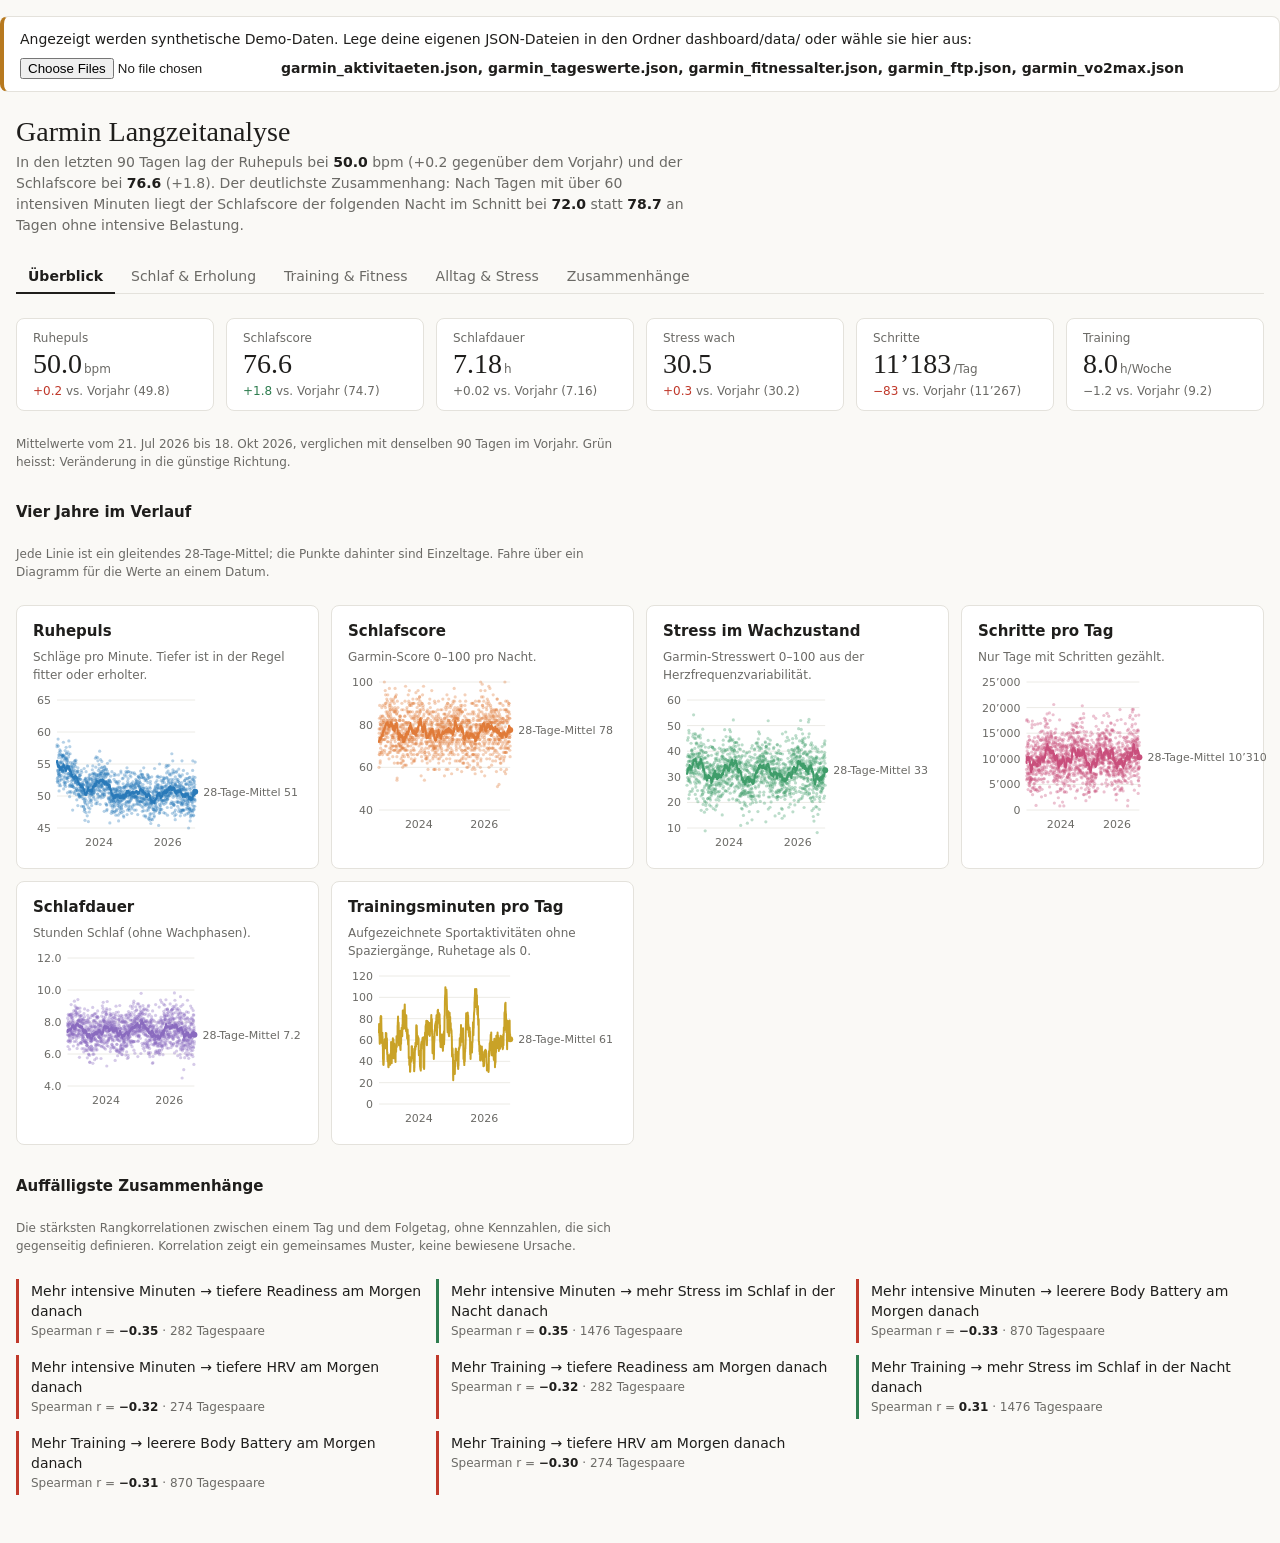
==== dashboard/index.html @ 740b2a04 "Add Garmin Langzeitanalyse dashboard from the claude.ai artifact The interactive dashboard (overview" ====
<!doctype html>
<html lang="de">
<head>
<meta charset="utf-8">
<meta name="viewport" content="width=device-width, initial-scale=1">
<title>Garmin Langzeitanalyse</title>
<link rel="stylesheet" href="dash-runtime.css">
<script src="vendor/d3.min.js"></script>
<script src="dash-runtime.js"></script>
</head>
<body>
<div id="dash-banner" hidden></div>
<div id="dash-root">
<style>
  .gx { display: flex; flex-direction: column; gap: var(--cds-gap-lg); font-family: var(--font-anthropic-sans); max-width: 1280px; margin-inline: auto; }
  .gx-head { display: flex; flex-direction: column; gap: var(--cds-gap-xs); }
  .gx-title { font-family: var(--font-anthropic-serif); font-weight: 400; font-size: var(--cds-font-size-title); margin: 0; text-wrap: balance; }
  .gx-take { color: var(--color-fg-muted); font-size: var(--cds-font-size-body); margin: 0; max-width: 75ch; line-height: 1.5; }
  .gx-take b, .gx-note b, .gx-find b { font-weight: 600; color: var(--color-fg); font-variant-numeric: tabular-nums; }
  .gx-tabs { display: flex; gap: var(--cds-gap-xs); flex-wrap: wrap; border-bottom: 1px solid var(--color-border-line); }
  .gx-tab { appearance: none; background: none; border: 0; border-bottom: 2px solid transparent; padding: var(--cds-pad-sm) var(--cds-pad-md); font: inherit; font-size: var(--cds-font-size-body); color: var(--color-fg-muted); cursor: pointer; margin-bottom: -1px; }
  .gx-tab:hover { color: var(--color-fg); }
  .gx-tab[aria-selected="true"] { color: var(--color-fg); border-bottom-color: var(--color-fg); font-weight: var(--cds-font-weight-medium); }
  .gx-tab:focus-visible, .gx-chip:focus-visible, .gx-sel:focus-visible, .gx-th:focus-visible { outline: 2px solid var(--color-fg); outline-offset: 2px; }
  .gx-page { display: flex; flex-direction: column; gap: var(--cds-gap-lg); }
  .gx-sec { font-size: var(--cds-font-size-heading); font-weight: var(--cds-font-weight-medium); margin: var(--cds-gap-sm) 0 0; }
  .gx-sec-note { color: var(--color-fg-muted); font-size: var(--cds-font-size-caption); margin: 0; max-width: 80ch; line-height: 1.5; }
  .gx-kpis { display: grid; grid-template-columns: repeat(auto-fit, minmax(min(100%, 10.5rem), 1fr)); gap: var(--cds-gap-md); }
  .gx-kpi { background: var(--color-panel); border: 1px solid var(--color-border-line); border-radius: var(--cds-radius); padding: var(--cds-pad-md) var(--cds-pad-lg); display: flex; flex-direction: column; gap: var(--cds-gap-xs); min-width: 0; }
  .gx-kpi-l { font-size: var(--cds-font-size-caption); color: var(--color-fg-muted); }
  .gx-kpi-v { font-family: var(--font-anthropic-serif); font-weight: 400; font-size: var(--cds-font-size-title); font-variant-numeric: tabular-nums; line-height: 1.1; }
  .gx-kpi-u { font-size: var(--cds-font-size-caption); color: var(--color-fg-muted); margin-left: 2px; font-family: var(--font-anthropic-sans); }
  .gx-kpi-d { font-size: var(--cds-font-size-caption); font-variant-numeric: tabular-nums; color: var(--color-fg-muted); }
  .gx-good { color: var(--color-ok); } .gx-bad { color: var(--color-bad); }
  .gx-grid { display: grid; grid-template-columns: repeat(auto-fit, minmax(min(100%, 22rem), 1fr)); gap: var(--cds-gap-md); }
  .gx-grid3 { display: grid; grid-template-columns: repeat(auto-fit, minmax(min(100%, 17rem), 1fr)); gap: var(--cds-gap-md); }
  .gx-card { background: var(--color-panel); border: 1px solid var(--color-border-line); border-radius: var(--cds-radius); padding: var(--cds-pad-lg); display: flex; flex-direction: column; gap: var(--cds-gap-sm); min-width: 0; }
  .gx-card h3 { font-size: var(--cds-font-size-heading); font-weight: var(--cds-font-weight-medium); margin: 0; }
  .gx-note { color: var(--color-fg-muted); font-size: var(--cds-font-size-caption); margin: 0; line-height: 1.5; }
  .gx-chart { min-height: 190px; width: 100%; }
  .gx-chart.tall { min-height: 260px; }
  .gx-chart.short { min-height: 150px; }
  .gx-chip i { display: inline-block; width: 8px; height: 8px; border-radius: 2px; margin-right: 5px; vertical-align: 0; }
  .gx-chips { display: flex; flex-wrap: wrap; gap: var(--cds-gap-xs); }
  .gx-chip { appearance: none; font: inherit; font-size: var(--cds-font-size-caption); padding: 4px 10px; border-radius: 999px; border: 1px solid var(--color-border-line); background: var(--color-bg); color: var(--color-fg-muted); cursor: pointer; }
  .gx-chip[aria-pressed="true"] { background: var(--color-fg); color: var(--color-bg); border-color: var(--color-fg); }
  .gx-row { display: flex; flex-wrap: wrap; gap: var(--cds-gap-sm); align-items: center; }
  .gx-sel { font: inherit; font-size: var(--cds-font-size-caption); padding: 4px 8px; border-radius: var(--cds-radius); border: 1px solid var(--color-border-line); background: var(--color-bg); color: var(--color-fg); max-width: 100%; }
  .gx-lab { font-size: var(--cds-font-size-caption); color: var(--color-fg-muted); }
  .gx-legend { display: flex; flex-wrap: wrap; gap: var(--cds-gap-sm) var(--cds-gap-md); font-size: var(--cds-font-size-caption); color: var(--color-fg-muted); }
  .gx-legend i { display: inline-block; width: 10px; height: 10px; border-radius: 2px; margin-right: 5px; vertical-align: -1px; }
  .gx-finds { display: grid; grid-template-columns: repeat(auto-fit, minmax(min(100%, 19rem), 1fr)); gap: var(--cds-gap-md); }
  .gx-find { border-left: 3px solid var(--color-border-line); padding: 2px 0 2px var(--cds-pad-md); display: flex; flex-direction: column; gap: 2px; font-size: var(--cds-font-size-body); line-height: 1.45; }
  .gx-find small { color: var(--color-fg-muted); font-size: var(--cds-font-size-caption); }
  .gx-find.pos { border-left-color: var(--color-ok); } .gx-find.neg { border-left-color: var(--color-bad); }
  .gx-tablebox { max-height: 460px; overflow: auto; border-top: 1px solid var(--color-border-line); }
  .gx-table { width: 100%; border-collapse: collapse; font-size: var(--cds-font-size-caption); font-variant-numeric: tabular-nums; }
  .gx-table th { position: sticky; top: 0; background: var(--color-panel); text-align: right; font-weight: var(--cds-font-weight-medium); color: var(--color-fg-muted); padding: 0; border-bottom: 1px solid var(--color-border-line); white-space: nowrap; }
  .gx-table th:first-child, .gx-table th.l, .gx-table td.l { text-align: left; }
  .gx-th { appearance: none; background: none; border: 0; font: inherit; color: inherit; padding: 6px 8px; cursor: pointer; width: 100%; text-align: inherit; }
  .gx-table td { padding: 5px 8px; text-align: right; border-bottom: 1px solid var(--color-border-line); white-space: nowrap; }
  .gx-table td.name { max-width: 16rem; overflow: hidden; text-overflow: ellipsis; }
  .gx-search { font: inherit; font-size: var(--cds-font-size-caption); padding: 5px 8px; border: 1px solid var(--color-border-line); border-radius: var(--cds-radius); background: var(--color-bg); color: var(--color-fg); width: min(100%, 16rem); }
  .gx-small { overflow-x: auto; }
  .gx-scatter-r { font-family: var(--font-anthropic-serif); font-size: var(--cds-font-size-title); font-variant-numeric: tabular-nums; }
  .gk-tip { position: absolute; pointer-events: none; background: var(--cds-surface-popover); border: 1px solid var(--cds-border); border-radius: var(--cds-radius); box-shadow: var(--cds-shadow-popover); padding: var(--cds-pad-xs) var(--cds-pad-sm); font-size: var(--cds-font-size-caption); z-index: 5; min-width: 9rem; transition: opacity .1s; }
  .gk-tip-h { color: var(--cds-text-secondary); margin-bottom: 2px; }
  .gk-tip-r { display: flex; gap: 6px; align-items: center; font-variant-numeric: tabular-nums; }
  .gk-tip-r i { width: 8px; height: 8px; border-radius: 2px; flex: none; }
  .gk-tip-r span { flex: 1; } .gk-tip-r b { font-weight: 600; }
  [data-dash-source-state=empty] { color: transparent; }
  [data-dash-source-state=refreshing] { opacity: .5; transition: opacity var(--cds-dur-slow); }
  .gx-fail { display: flex; align-items: center; justify-content: center; gap: 6px; color: var(--color-fg-muted); font-size: var(--cds-font-size-caption); min-height: inherit; }
  .gx-fail::before { content: ""; width: .375rem; height: .375rem; border-radius: 50%; background: var(--color-bad); }
</style>

<div class="gx">
  <header class="gx-head">
    <h1 class="gx-title">Garmin Langzeitanalyse</h1>
    <p class="gx-take" id="takeaway"><span class="dash-skeleton">—</span></p>
  </header>

  <nav class="gx-tabs" role="tablist" aria-label="Bereiche">
    <button class="gx-tab" role="tab" id="tab-ueberblick" data-page="ueberblick" aria-selected="true">Überblick</button>
    <button class="gx-tab" role="tab" id="tab-schlaf" data-page="schlaf" aria-selected="false">Schlaf &amp; Erholung</button>
    <button class="gx-tab" role="tab" id="tab-training" data-page="training" aria-selected="false">Training &amp; Fitness</button>
    <button class="gx-tab" role="tab" id="tab-alltag" data-page="alltag" aria-selected="false">Alltag &amp; Stress</button>
    <button class="gx-tab" role="tab" id="tab-zusammenhaenge" data-page="zusammenhaenge" aria-selected="false">Zusammenhänge</button>
  </nav>

  <!-- ÜBERBLICK -->
  <section class="gx-page" id="ueberblick" role="tabpanel">
    <div class="gx-kpis" id="kpis"></div>
    <p class="gx-sec-note" id="kpi-window">Mittelwerte der letzten 90 Tage, verglichen mit denselben 90 Tagen im Vorjahr. Grün heisst: Veränderung in die günstige Richtung.</p>

    <h2 class="gx-sec" id="sec-trends">Vier Jahre im Verlauf</h2>
    <p class="gx-sec-note">Jede Linie ist ein gleitendes 28-Tage-Mittel; die Punkte dahinter sind Einzeltage. Fahre über ein Diagramm für die Werte an einem Datum.</p>
    <div class="gx-grid3">
      <div class="gx-card" id="card-tr-rhr"><h3>Ruhepuls</h3><p class="gx-note">Schläge pro Minute. Tiefer ist in der Regel fitter oder erholter.</p><div class="gx-chart short" id="tr-rhr" data-source="rolling daily"></div></div>
      <div class="gx-card" id="card-tr-sleep"><h3>Schlafscore</h3><p class="gx-note">Garmin-Score 0–100 pro Nacht.</p><div class="gx-chart short" id="tr-sleep" data-source="rolling daily"></div></div>
      <div class="gx-card" id="card-tr-stress"><h3>Stress im Wachzustand</h3><p class="gx-note">Garmin-Stresswert 0–100 aus der Herzfrequenzvariabilität.</p><div class="gx-chart short" id="tr-stress" data-source="rolling daily"></div></div>
      <div class="gx-card" id="card-tr-steps"><h3>Schritte pro Tag</h3><p class="gx-note">Nur Tage mit Schritten gezählt.</p><div class="gx-chart short" id="tr-steps" data-source="rolling daily"></div></div>
      <div class="gx-card" id="card-tr-sleeph"><h3>Schlafdauer</h3><p class="gx-note">Stunden Schlaf (ohne Wachphasen).</p><div class="gx-chart short" id="tr-sleeph" data-source="rolling daily"></div></div>
      <div class="gx-card" id="card-tr-train"><h3>Trainingsminuten pro Tag</h3><p class="gx-note">Aufgezeichnete Sportaktivitäten ohne Spaziergänge, Ruhetage als 0.</p><div class="gx-chart short" id="tr-train" data-source="rolling"></div></div>
    </div>

    <h2 class="gx-sec" id="sec-finds">Auffälligste Zusammenhänge</h2>
    <p class="gx-sec-note">Die stärksten Rangkorrelationen zwischen einem Tag und dem Folgetag, ohne Kennzahlen, die sich gegenseitig definieren. Korrelation zeigt ein gemeinsames Muster, keine bewiesene Ursache.</p>
    <div class="gx-finds" id="finds"></div>
  </section>

  <!-- SCHLAF -->
  <section class="gx-page" id="schlaf" role="tabpanel" hidden>
    <div class="gx-grid">
      <div class="gx-card" id="card-sleep-comp"><h3>Schlafphasen pro Monat</h3><p class="gx-note">Durchschnittliche Stunden pro Nacht, gestapelt nach Phase.</p>
        <div class="gx-legend" id="lg-sleep"></div>
        <div class="gx-chart" id="sleep-comp" data-source="monthly"></div></div>
      <div class="gx-card" id="card-sleep-clock"><h3>Einschlaf- und Aufwachzeit</h3><p class="gx-note">Gleitendes 28-Tage-Mittel der Uhrzeit.</p><div class="gx-chart short" id="sleep-bed" data-source="rolling"></div><div class="gx-chart short" id="sleep-wake" data-source="rolling"></div></div>
    </div>
    <div class="gx-grid">
      <div class="gx-card" id="card-sleep-week"><h3>Schlaf nach Wochentag</h3><p class="gx-note">Schlafscore der Nacht <i>vor</i> dem genannten Tag (Mo = Nacht So→Mo).</p>
        <div class="gx-chips" id="chips-week"></div>
        <div class="gx-chart" id="sleep-week" data-source="weekday"></div></div>
      <div class="gx-card" id="card-hrv"><h3>HRV und Training Readiness (seit 2026)</h3><p class="gx-note">Nächtliche HRV in ms und Garmins Bereitschaftswert 0–100; erst die neue Uhr misst beides.</p>
        <div class="gx-chips" id="chips-hrv"></div>
        <div class="gx-chart" id="hrv" data-source="daily rolling"></div></div>
    </div>
    <div class="gx-card" id="card-bb"><h3>Body Battery beim Aufwachen</h3><p class="gx-note">Wie voll der Akku nach der Nacht ist (0–100). Erst seit Mitte 2024 aufgezeichnet.</p><div class="gx-chart short" id="bb" data-source="rolling daily"></div></div>
  </section>

  <!-- TRAINING -->
  <section class="gx-page" id="training" role="tabpanel" hidden>
    <div class="gx-card" id="card-hours"><h3>Trainingsstunden pro Monat</h3><p class="gx-note">Alle aufgezeichneten Aktivitäten ausser Spaziergängen, nach Sportart. Fahrten vom Edge Explore 2 und andere Doppelaufzeichnungen von Velocomputern sind entfernt; gezählt wird die Aufzeichnung der Uhr.</p>
      <div class="gx-legend" id="lg-hours"></div>
      <div class="gx-chart tall" id="hours" data-source="monthly"></div></div>
    <div class="gx-card" id="card-sportmonth"><h3>Trainingsstunden nach Kalendermonat</h3><p class="gx-note">Gesamtdauer pro Sportart in einem Monat, gemittelt über die Jahre (gleiche Monate zusammengefasst). Angebrochene Monate (Okt 2022, Okt 2026) und Lücken ohne Uhrdaten (v.a. Juli 2024) zählen nur anteilig. Ohne Gehen; Velo inkl. indoor. Tippe eine Sportart an, um sie ein- oder auszublenden.</p>
      <div class="gx-chips" id="chips-sportmonth"></div>
      <div class="gx-small"><div class="gx-chart tall" id="sportmonth" data-source="sport_month"></div></div></div>
    <div class="gx-card" id="card-ytd"><h3>Trainingsstunden pro Jahr, gleicher Zeitraum</h3><p class="gx-note">Jedes Jahr vom 1. Januar bis <span id="ytd-until" data-source="sport_ytd" data-field="until_label" data-row="0">—</span>, damit das laufende Jahr fair vergleichbar ist. Ohne Gehen; Velo inkl. indoor. 2022 fehlt, weil die Daten erst im Oktober 2022 beginnen.</p>
      <div class="gx-legend" id="lg-ytd"></div>
      <div class="gx-chart tall" id="ytd" data-source="sport_ytd"></div></div>
    <div class="gx-card" id="card-prof"><h3>Profil pro Sportart und Jahr</h3><p class="gx-note">Zeigt, ob sich die Zeit ändert, weil du öfter, länger oder weiter trainierst. 2026 läuft erst bis Mitte Oktober, die Anzahl Einheiten ist dort also noch nicht vollständig. 2022 (nur Okt–Dez) ist weggelassen.</p>
      <div class="gx-chips" id="chips-prof"></div>
      <div class="gx-grid3">
        <div><span class="gx-lab">Einheiten pro Jahr</span><div class="gx-chart short" id="pr-n" data-source="sport_profile"></div></div>
        <div><span class="gx-lab">Ø Dauer pro Einheit (min)</span><div class="gx-chart short" id="pr-dur" data-source="sport_profile"></div></div>
        <div><span class="gx-lab">Ø Distanz pro Einheit (km)</span><div class="gx-chart short" id="pr-km" data-source="sport_profile"></div></div>
      </div></div>
    <div class="gx-grid">
      <div class="gx-card" id="card-vo2"><h3>VO₂max</h3><p class="gx-note">Garmins Schätzung aus Läufen und schnellen Gehstrecken (ml/kg/min). Velo-VO₂max fehlt in den Daten.</p><div class="gx-chart" id="vo2" data-source="vo2"></div></div>
      <div class="gx-card" id="card-fitage"><h3>Fitnessalter</h3><p class="gx-note">Garmins Fitnessalter (aus VO₂max, Ruhepuls und Aktivität) gegenüber dem tatsächlichen Alter.</p><div class="gx-chart" id="fitage" data-source="fitage"></div></div>
    </div>
    <div class="gx-grid">
      <div class="gx-card" id="card-rhr-vol"><h3>Trainingsumfang und Ruhepuls</h3><p class="gx-note">Monatliche Trainingsstunden (Balken, linke Skala) und der mittlere Ruhepuls des Monats (Linie).</p>
        <div class="gx-chart" id="vol-h" data-source="monthly"></div>
        <div class="gx-chart short" id="vol-rhr" data-source="monthly"></div></div>
      <div class="gx-card" id="card-drivers"><h3>Was hängt über Monate zusammen?</h3>
        <p class="gx-note">Rangkorrelation zwischen den Trainingsstunden eines Monats und dem Wert im selben bzw. in den folgenden Monaten (Monate mit mind. 15 Tagen Daten).</p>
        <div class="gx-small"><table class="gx-table" id="drivers"></table></div>
        <p class="gx-note" id="drivers-note"></p>
        <h3 style="margin-top: var(--cds-gap-sm)">FTP Velo</h3><p class="gx-note">Funktionelle Schwellenleistung in Watt, seit es einen Powermeter gibt.</p>
        <div class="gx-chart short" id="ftp" data-source="ftp"></div></div>
    </div>
    <div class="gx-card" id="card-sportyear"><h3>Sportarten pro Jahr</h3><p class="gx-note">Stunden, Einheiten und Kilometer je Kategorie. 2022 enthält nur Oktober bis Dezember, 2026 bis Mitte Oktober.</p>
      <div class="gx-small"><table class="gx-table" id="sportyear" data-source="sport_year" data-row-key="year,cat"></table></div></div>
    <div class="gx-card" id="card-acts"><h3>Alle Aktivitäten</h3><p class="gx-note">Nur Aufzeichnungen der Uhren. 75 Aufzeichnungen von Velocomputern und Apps (42 davon vom Edge Explore 2) sind ausgeschlossen, weil dieselbe Fahrt fast immer auch auf der Uhr lief.</p>
      <div class="gx-row"><input class="gx-search" id="act-search" type="search" placeholder="Suchen, z.B. Laufen oder Zürich" aria-label="Aktivitäten durchsuchen"><span class="gx-lab" id="act-count"></span></div>
      <div class="gx-tablebox"><table class="gx-table" id="acts" data-source="activities" data-row-key="activity_id"></table></div></div>
  </section>

  <!-- ALLTAG -->
  <section class="gx-page" id="alltag" role="tabpanel" hidden>
    <div class="gx-card" id="card-steps-m"><h3>Schritte pro Monat</h3><p class="gx-note">Mittlere Schritte pro Tag im Monat.</p><div class="gx-chart" id="steps-m" data-source="monthly"></div></div>
    <h2 class="gx-sec" id="sec-week">Wochenrhythmus</h2>
    <div class="gx-grid3">
      <div class="gx-card" id="card-wk-steps"><h3>Schritte</h3><div class="gx-chart short" id="wk-steps" data-source="weekday"></div></div>
      <div class="gx-card" id="card-wk-train"><h3>Trainingsminuten</h3><div class="gx-chart short" id="wk-train" data-source="weekday"></div></div>
      <div class="gx-card" id="card-wk-stress"><h3>Stress wach</h3><div class="gx-chart short" id="wk-stress" data-source="weekday"></div></div>
    </div>
    <h2 class="gx-sec" id="sec-season">Jahreszeiten</h2>
    <p class="gx-sec-note">Mittel pro Kalendermonat über alle Jahre.</p>
    <div class="gx-grid">
      <div class="gx-card" id="card-se-a"><div class="gx-chips" id="chips-season-a"></div><div class="gx-chart short" id="se-a" data-source="season"></div></div>
      <div class="gx-card" id="card-se-b"><div class="gx-chips" id="chips-season-b"></div><div class="gx-chart short" id="se-b" data-source="season"></div></div>
    </div>
    <div class="gx-card" id="card-stress-m"><h3>Stress im Wachzustand pro Monat</h3><p class="gx-note">Monatsmittel des Garmin-Stresswerts im Wachzustand.</p><div class="gx-chart short" id="stress-m" data-source="monthly"></div></div>
  </section>

  <!-- ZUSAMMENHÄNGE -->
  <section class="gx-page" id="zusammenhaenge" role="tabpanel" hidden>
    <h2 class="gx-sec" id="sec-ts">Training → Schlaf und Erholung</h2>
    <p class="gx-sec-note" id="ts-take"></p>
    <div class="gx-grid">
      <div class="gx-card" id="card-after"><h3>Die Nacht nach dem Training</h3>
        <p class="gx-note">Tage gruppiert nach intensiven Minuten (Garmin «vigorous»). Balken: Mittel der folgenden Nacht bzw. des nächsten Morgens, Strich: ±1 Standardfehler.</p>
        <div class="gx-chips" id="chips-after"></div>
        <div class="gx-chart" id="after" data-source="after_training"></div></div>
      <div class="gx-card" id="card-curve"><h3>Erholungskurve nach harten Tagen</h3>
        <p class="gx-note">Nach Tagen mit über 60 intensiven Minuten: Abweichung vom eigenen 28-Tage-Mittel. Tag 0 = Trainingstag, Tag 1 = folgende Nacht und nächster Tag.</p>
        <div class="gx-chips" id="chips-curve"></div>
        <div class="gx-chart" id="curve" data-source="recovery_curve"></div></div>
    </div>
    <div class="gx-card" id="card-evening"><h3>Spät trainieren: schlechter schlafen?</h3>
      <p class="gx-note">Trainingstage nach Ende der letzten Einheit. Werte der folgenden Nacht.</p>
      <div class="gx-small"><table class="gx-table" id="evening" data-source="evening" data-row-key="group"></table></div>
      <p class="gx-note" id="evening-note"></p></div>

    <h2 class="gx-sec" id="sec-sport">Sportart und auffällige Tage</h2>
    <div class="gx-grid">
      <div class="gx-card" id="card-sportrec"><h3>Erholung nach Sportart</h3>
        <p class="gx-note">Tage, an denen eine Sportart klar dominiert (mind. 20 min und 70 % der Trainingszeit), und Ruhetage. Balken: Abweichung der folgenden Nacht bzw. des nächsten Morgens vom eigenen 28-Tage-Mittel; Strich: ±1 Standardfehler. Die Sportarten unterscheiden sich stark in der Dauer, das steckt mit drin.</p>
        <div class="gx-chips" id="chips-sportrec"></div>
        <p class="gx-note" id="sportrec-dir"></p>
        <div class="gx-chart" id="sportrec" data-source="sport_recovery"></div>
        <p class="gx-note" id="sportrec-dur"></p></div>
      <div class="gx-card" id="card-before"><h3>Was vor auffälligen Tagen passiert</h3>
        <p class="gx-note">Auffällig heisst: deutlich schlechter als das eigene 28-Tage-Mittel. Balken: wie ungewöhnlich die drei Tage davor waren, in Standardabweichungen (0 = wie sonst, ±0.5 = merklich). Schlafwerte zählen die drei Nächte davor inkl. der Nacht direkt vor dem Morgen.</p>
        <div class="gx-chips" id="chips-before"></div>
        <p class="gx-note" id="before-n"></p>
        <div class="gx-chart" id="before" data-source="before_events"></div>
        <div class="gx-small"><table class="gx-table" id="before-t" data-source="before_events" data-row-key="event,predictor"></table></div></div>
    </div>
    <h2 class="gx-sec" id="sec-eff">Effizienz und Rhythmus</h2>
    <div class="gx-grid">
      <div class="gx-card" id="card-eff"><h3>Meter pro Herzschlag</h3>
        <p class="gx-note">Durchschnittstempo geteilt durch Durchschnittspuls: Steigt der Wert, legst du mit gleichem Puls mehr Strecke zurück. Punkte: einzelne Einheiten; Linie: gleitender Median ±60 Tage. Velo nur flache Fahrten draussen (mind. 15 km, höchstens 8 Hm/km), weil Leistungsdaten (Watt) fehlen. Tempo hängt auch von Strecke, Wind und Intensität ab.</p>
        <div class="gx-chips" id="chips-eff"></div>
        <div class="gx-chart" id="eff" data-source="efficiency"></div></div>
      <div class="gx-card" id="card-sleepreg"><h3>Regelmässige Einschlafzeit</h3>
        <p class="gx-note">Kalenderwochen nach der Streuung der Einschlafzeit (Standardabweichung über die Nächte der Woche). Balken: Wochenmittel; Strich: ±1 Standardfehler; n = Anzahl Wochen.</p>
        <div class="gx-chips" id="chips-sleepreg"></div>
        <div class="gx-chart" id="sleepreg" data-source="sleep_reg"></div>
        <p class="gx-note" id="sleepreg-r"></p></div>
    </div>

    <h2 class="gx-sec" id="sec-matrix">Freie Korrelations-Matrix</h2>
    <p class="gx-sec-note">Spearman-Rangkorrelation: +1 heisst, beide steigen gemeinsam; −1, das eine steigt, wenn das andere fällt; um 0 kein Muster. Ab etwa ±0.2 lohnt sich ein Blick, ab ±0.4 ist der Zusammenhang deutlich. Klicke ein Feld an, um das Streudiagramm zu sehen.</p>
    <div class="gx-grid">
      <div class="gx-card" id="card-heat"><div class="gx-row"><span class="gx-lab">Vergleich</span><div class="gx-chips" id="chips-lag"></div></div>
        <p class="gx-note" id="lag-note"></p>
        <div class="gx-legend" id="lg-heat"></div>
        <div class="gx-chart tall" id="heat" data-source="corr"></div></div>
      <div class="gx-card" id="card-scatter">
        <div class="gx-row"><label class="gx-lab" for="sel-x">X</label><select class="gx-sel" id="sel-x"></select><label class="gx-lab" for="sel-y">Y</label><select class="gx-sel" id="sel-y"></select></div>
        <div class="gx-row" style="align-items: baseline"><span class="gx-scatter-r" id="sc-r" data-source="corr">—</span><span class="gx-note" id="sc-desc"></span></div>
        <div class="gx-chart tall" id="scatter" data-source="daily"></div>
        <p class="gx-note">Punkte: Einzeltage. Linie: Mittel von Y in fünf gleich grossen Gruppen nach X.</p></div>
    </div>
  </section>
</div>
<script src="kit.js"></script>
<script src="calcs.js"></script>
<script src="app.js"></script>
</div>
</body>
</html>
---- dashboard/dash-runtime.css ----
/* Design-Tokens und Grundlayout, die das Dashboard im claude.ai-Artefakt von der
   Plattform bekommen hat. Hier nachgebaut, damit es eigenständig im Browser läuft. */
:root {
  color-scheme: light dark;
  --font-anthropic-sans: system-ui, -apple-system, "Segoe UI", Roboto, "Helvetica Neue", Arial, sans-serif;
  --font-anthropic-serif: Georgia, "Iowan Old Style", "Times New Roman", serif;

  --color-bg: #faf9f6;
  --color-panel: #ffffff;
  --color-fg: #1f1e1c;
  --color-fg-muted: #6b6a66;
  --color-border-line: #e4e2dc;
  --color-ok: #2e7d4f;
  --color-warn: #b7791f;
  --color-bad: #c0392b;

  --cds-chart-muted: #b9b6ae;
  --cds-chart-grid: #ecebe6;
  --cds-chart-axis: #8a8781;
  --cds-chart-reference: #8a8781;
  --cds-chart-status-critical: #c0392b;
  --cds-surface-popover: #ffffff;
  --cds-border: #dedbd3;
  --cds-shadow-popover: 0 4px 16px rgba(0, 0, 0, .12);
  --cds-text-secondary: #6b6a66;

  --cds-gap-xs: 4px; --cds-gap-sm: 8px; --cds-gap-md: 12px; --cds-gap-lg: 24px;
  --cds-pad-xs: 6px; --cds-pad-sm: 8px; --cds-pad-md: 12px; --cds-pad-lg: 16px;
  --cds-radius: 8px;
  --cds-font-size-caption: 12px; --cds-font-size-body: 14px; --cds-font-size-heading: 15px; --cds-font-size-title: 28px;
  --cds-font-weight-medium: 600;
  --cds-dur-slow: .3s;
}
@media (prefers-color-scheme: dark) {
  :root {
    --color-bg: #1c1b19;
    --color-panel: #262523;
    --color-fg: #ecebe6;
    --color-fg-muted: #a3a09a;
    --color-border-line: #3a3936;
    --color-ok: #5cc28a;
    --color-warn: #e0a84a;
    --color-bad: #ef6f5e;
    --cds-chart-muted: #5f5d58;
    --cds-chart-grid: #33322f;
    --cds-chart-axis: #8a8781;
    --cds-chart-reference: #8a8781;
    --cds-chart-status-critical: #ef6f5e;
    --cds-surface-popover: #2e2d2a;
    --cds-border: #45433f;
    --cds-shadow-popover: 0 4px 16px rgba(0, 0, 0, .5);
    --cds-text-secondary: #a3a09a;
  }
}

body {
  margin: 0;
  background: var(--color-bg);
  color: var(--color-fg);
  font-family: var(--font-anthropic-sans);
}
#dash-root { padding: 24px 16px 48px; }
/* Tabs werden mit dem hidden-Attribut umgeschaltet; display:flex der Seiten darf das nicht überstimmen */
[hidden] { display: none !important; }

/* Platzhalter, solange Daten laden */
.dash-skeleton { position: relative; color: transparent !important; background: linear-gradient(90deg, var(--color-border-line) 25%, var(--color-panel) 50%, var(--color-border-line) 75%); background-size: 200% 100%; animation: dash-shimmer 1.4s infinite; border-radius: var(--cds-radius); }
@keyframes dash-shimmer { from { background-position: 200% 0; } to { background-position: -200% 0; } }
@media (prefers-reduced-motion: reduce) { .dash-skeleton { animation: none; } }

/* Hinweisleiste: Demo-Daten oder Dateien wählen */
#dash-banner { max-width: 1280px; margin: 16px auto 0; padding: 12px 16px; box-sizing: border-box; border: 1px solid var(--color-border-line); border-left: 4px solid var(--color-warn); border-radius: var(--cds-radius); background: var(--color-panel); font-size: var(--cds-font-size-body); line-height: 1.5; }
#dash-banner p { margin: 0 0 8px; }
#dash-banner p:last-child { margin-bottom: 0; }
#dash-banner code { font-size: 12px; }
#dash-banner label { display: flex; flex-wrap: wrap; gap: 8px; align-items: center; cursor: pointer; font-weight: 600; overflow-wrap: anywhere; }
#dash-banner input[type=file] { max-width: 100%; }
@media (max-width: 600px) { #dash-banner { margin: 12px 16px 0; } }
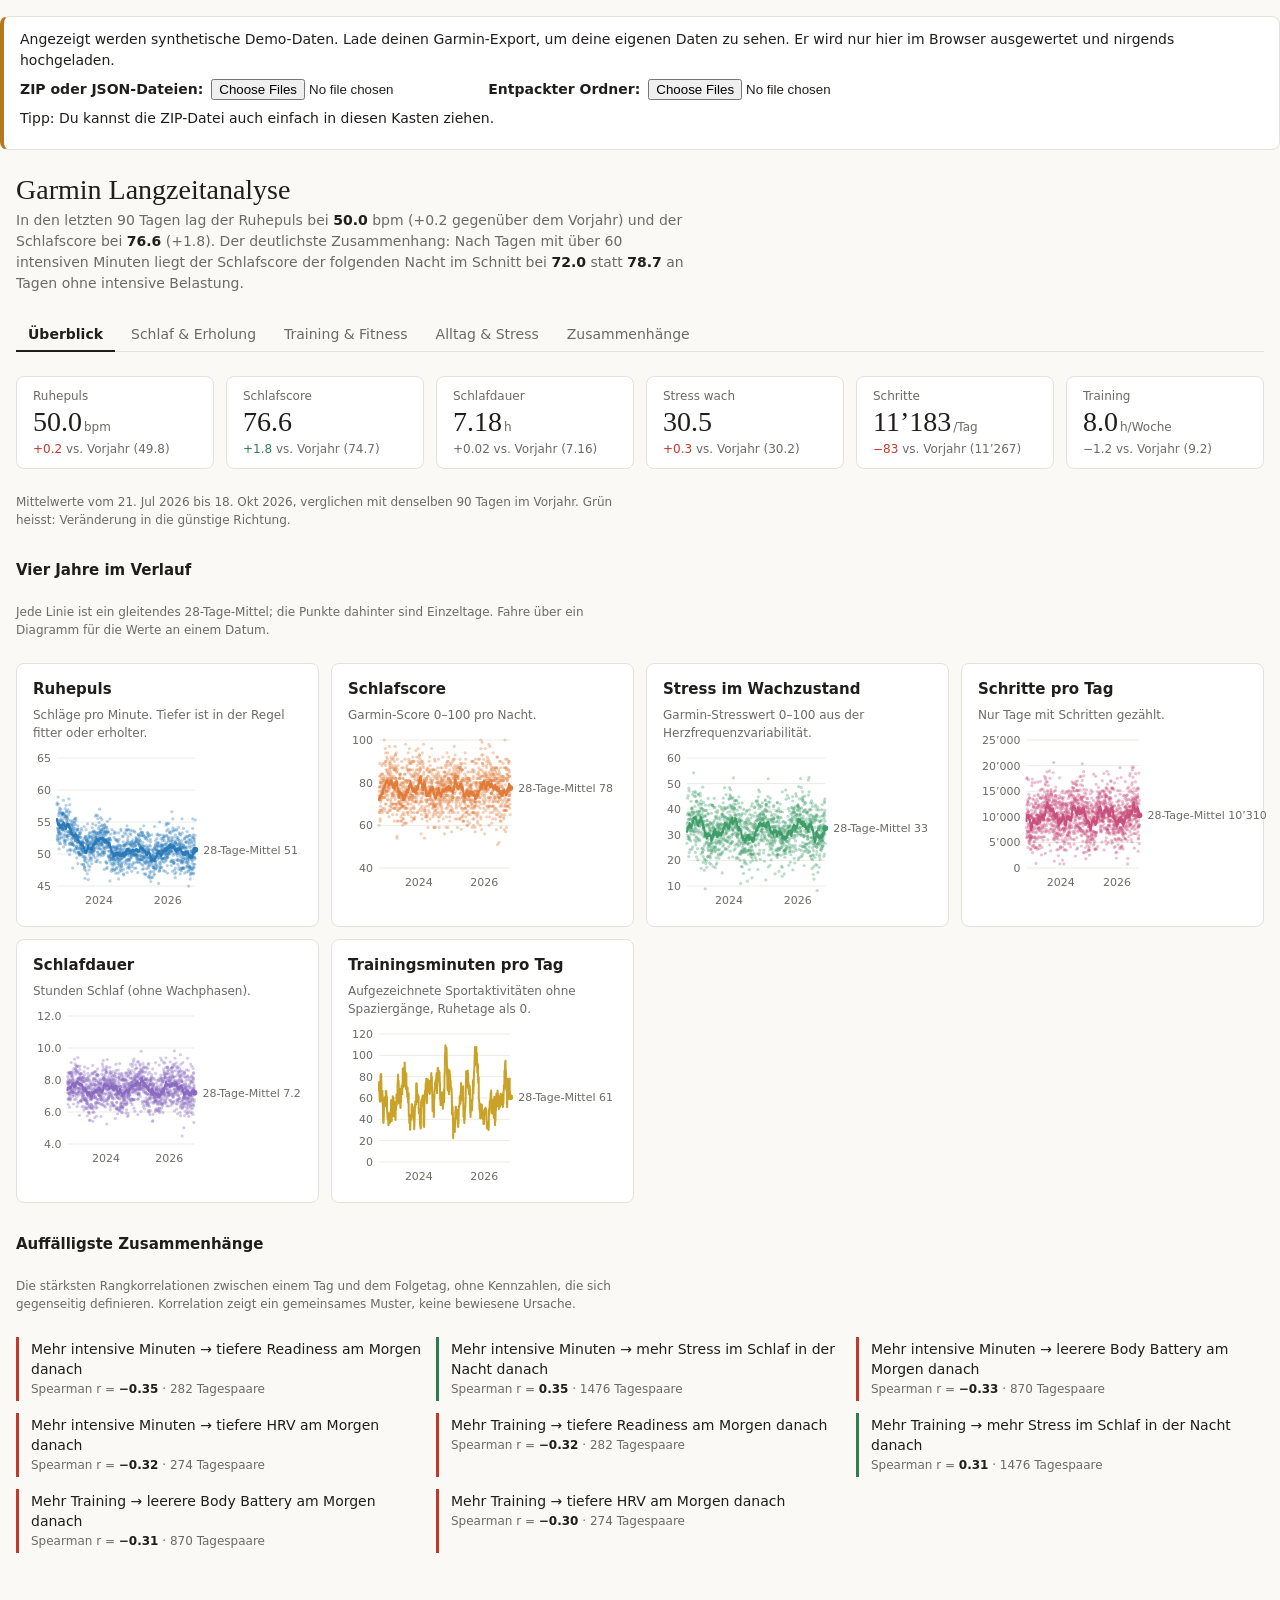
==== commit c532289b: "Dashboard: read a Garmin export (ZIP/folder) in the browser First step of the in-browser import: the" ====
--- a/dashboard/index.html
+++ b/dashboard/index.html
@@ -6,6 +6,8 @@
 <title>Garmin Langzeitanalyse</title>
 <link rel="stylesheet" href="dash-runtime.css">
 <script src="vendor/d3.min.js"></script>
+<script src="vendor/fflate.min.js"></script>
+<script src="garmin-import.js"></script>
 <script src="dash-runtime.js"></script>
 </head>
 <body>
--- a/dashboard/dash-runtime.css
+++ b/dashboard/dash-runtime.css
@@ -73,6 +73,12 @@
 #dash-banner p { margin: 0 0 8px; }
 #dash-banner p:last-child { margin-bottom: 0; }
 #dash-banner code { font-size: 12px; }
+#dash-banner.drag { border-style: dashed; border-color: var(--color-fg-muted); }
+#dash-banner .dash-pick { display: flex; flex-wrap: wrap; gap: 8px 24px; align-items: center; }
 #dash-banner label { display: flex; flex-wrap: wrap; gap: 8px; align-items: center; cursor: pointer; font-weight: 600; overflow-wrap: anywhere; }
-#dash-banner input[type=file] { max-width: 100%; }
+#dash-banner input[type=file] { max-width: 100%; font-weight: 400; }
+#dash-banner .dash-status:empty { display: none; }
+#dash-banner .dash-status { color: var(--color-fg-muted); }
+#dash-banner .dash-structure { width: 100%; box-sizing: border-box; font: 12px/1.4 ui-monospace, SFMono-Regular, Menlo, monospace; background: var(--color-bg); color: var(--color-fg); border: 1px solid var(--color-border-line); border-radius: var(--cds-radius); padding: 8px; margin-bottom: 8px; }
+#dash-banner button { font: inherit; font-size: 13px; padding: 5px 12px; border-radius: 999px; border: 1px solid var(--color-border-line); background: var(--color-bg); color: var(--color-fg); cursor: pointer; }
 @media (max-width: 600px) { #dash-banner { margin: 12px 16px 0; } }
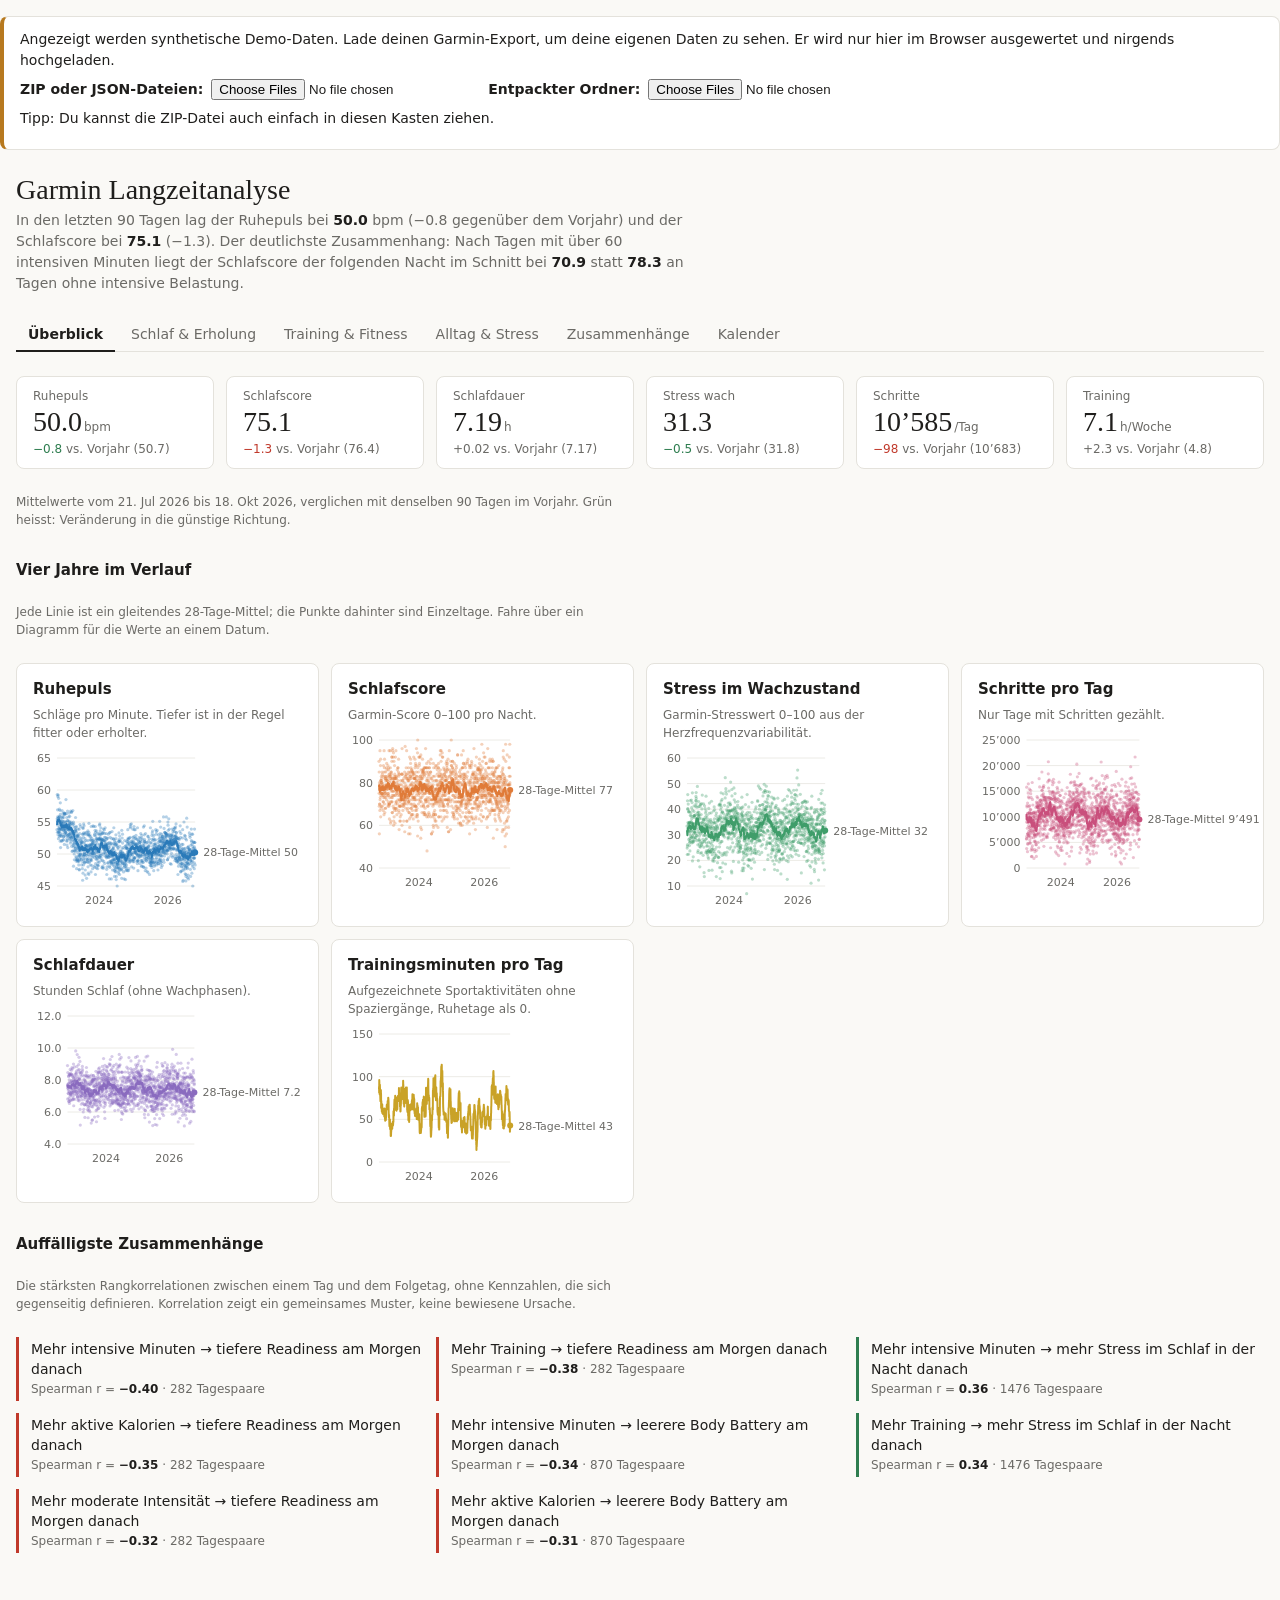
==== commit 962da435: "Dashboard: calendar tab with year calendar and week grid heatmaps Brings the heatmaps of the Python " ====
--- a/dashboard/index.html
+++ b/dashboard/index.html
@@ -88,6 +88,7 @@
     <button class="gx-tab" role="tab" id="tab-training" data-page="training" aria-selected="false">Training &amp; Fitness</button>
     <button class="gx-tab" role="tab" id="tab-alltag" data-page="alltag" aria-selected="false">Alltag &amp; Stress</button>
     <button class="gx-tab" role="tab" id="tab-zusammenhaenge" data-page="zusammenhaenge" aria-selected="false">Zusammenhänge</button>
+    <button class="gx-tab" role="tab" id="tab-kalender" data-page="kalender" aria-selected="false">Kalender</button>
   </nav>
 
   <!-- ÜBERBLICK -->
@@ -249,6 +250,19 @@
         <p class="gx-note">Punkte: Einzeltage. Linie: Mittel von Y in fünf gleich grossen Gruppen nach X.</p></div>
     </div>
   </section>
+
+  <!-- KALENDER -->
+  <section class="gx-page" id="kalender" role="tabpanel" hidden>
+    <div class="gx-card" id="card-cal"><h3>Jahreskalender</h3>
+      <p class="gx-note">Jedes Kästchen ist ein Tag: Spalten sind Wochen, Zeilen Montag bis Sonntag. Je kräftiger die Farbe, desto höher der Wert; grau heisst keine Daten. Die Farbskala reicht vom 2. bis zum 98. Perzentil, damit Ausreisser nicht alles andere blass machen. Fahre über einen Tag für den genauen Wert.</p>
+      <div class="gx-chips" id="chips-cal"></div>
+      <div class="gx-legend" id="lg-cal"></div>
+      <div class="gx-small"><div class="gx-chart tall" id="cal" data-source="calendar"></div></div></div>
+    <div class="gx-card" id="card-weekgrid"><h3>Wochenraster</h3>
+      <p class="gx-note">Dieselbe Kennzahl für ein Jahr als Tabelle: Zeilen sind Kalenderwochen, Spalten Wochentage, mit dem Wert im Feld.</p>
+      <div class="gx-chips" id="chips-wg-year"></div>
+      <div class="gx-small"><div class="gx-chart tall" id="weekgrid" data-source="calendar"></div></div></div>
+  </section>
 </div>
 <script src="kit.js"></script>
 <script src="calcs.js"></script>
--- a/dashboard/dash-runtime.css
+++ b/dashboard/dash-runtime.css
@@ -73,6 +73,7 @@
 #dash-banner p { margin: 0 0 8px; }
 #dash-banner p:last-child { margin-bottom: 0; }
 #dash-banner code { font-size: 12px; }
+#dash-banner.ok { border-left-color: var(--color-ok); }
 #dash-banner.drag { border-style: dashed; border-color: var(--color-fg-muted); }
 #dash-banner .dash-pick { display: flex; flex-wrap: wrap; gap: 8px 24px; align-items: center; }
 #dash-banner label { display: flex; flex-wrap: wrap; gap: 8px; align-items: center; cursor: pointer; font-weight: 600; overflow-wrap: anywhere; }
